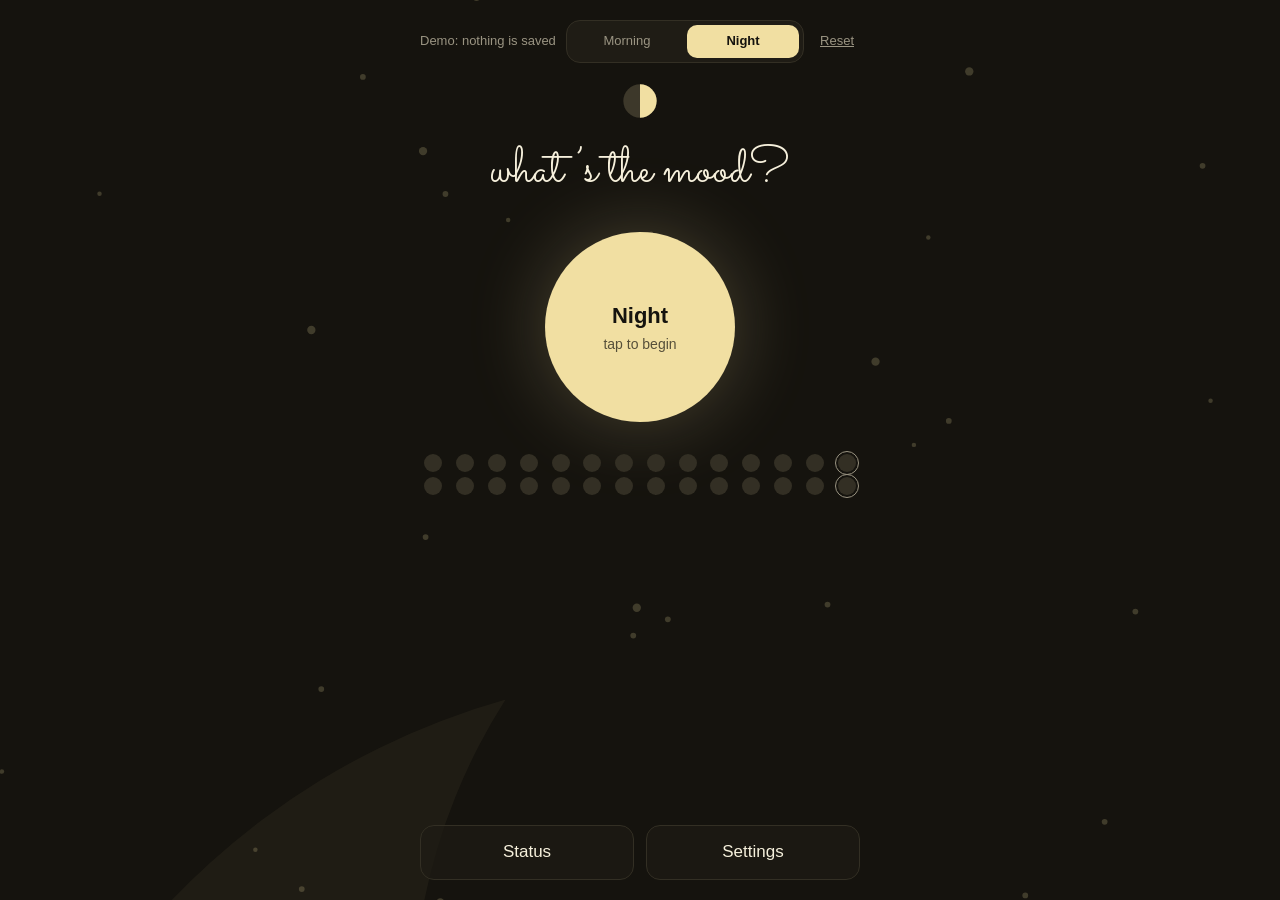
==== next/index.html @ 50f9f88a "Preview copy of the redesign under /next/ (demo only) Co-Authored-By: Claude Fable 5.2 <noreply@anth" ====
<!doctype html>
<html lang="en">
<head>
<meta charset="utf-8">
<meta name="viewport" content="width=device-width, initial-scale=1, viewport-fit=cover, user-scalable=no">
<meta name="theme-color" content="#15130e">
<meta name="apple-mobile-web-app-capable" content="yes">
<meta name="mobile-web-app-capable" content="yes">
<meta name="apple-mobile-web-app-status-bar-style" content="black-translucent">
<meta name="apple-mobile-web-app-title" content="Mood">
<title>Mood</title>
<link rel="manifest" href="manifest.webmanifest">
<link rel="icon" href="icon.svg" type="image/svg+xml">
<link rel="apple-touch-icon" href="icon-180.png">
<link rel="stylesheet" href="styles.css">
</head>
<body>
<div id="sky" aria-hidden="true"></div>
<main id="app"><p class="muted center">Loading…</p></main>
<script type="module" src="js/app.js"></script>
</body>
</html>
---- next/styles.css ----
@font-face { font-family: "Sacramento"; src: url("fonts/sacramento.woff2") format("woff2"); font-display: swap; }
:root {
  --bg: #15130e; --card: #1f1c15; --line: #332f24; --text: #f6f0dc; --muted: #9a9482;
  --accent: #f1dfa2; --accent-ink: #15130e; --moon-dim: #3d382a; --danger: #ef8a80; --ok: #b9d6a0;
}
* { box-sizing: border-box; -webkit-tap-highlight-color: transparent; }
html, body { height: 100%; margin: 0; }
body {
  background: var(--bg); color: var(--text);
  font: 17px/1.45 -apple-system, BlinkMacSystemFont, "Segoe UI", Roboto, sans-serif;
  overscroll-behavior: none;
}
#app {
  min-height: 100dvh; max-width: 480px; margin: 0 auto; display: flex; flex-direction: column;
  padding: calc(env(safe-area-inset-top) + 20px) 20px calc(env(safe-area-inset-bottom) + 20px);
  animation: fade .25s ease;
}
@keyframes fade { from { opacity: 0; transform: translateY(6px); } to { opacity: 1; transform: none; } }
h1 { font-size: 30px; line-height: 1.2; margin: 0 0 6px; font-weight: 650; letter-spacing: -.01em; }
h2 { font-size: 13px; text-transform: uppercase; letter-spacing: .08em; color: var(--muted); margin: 28px 0 10px; font-weight: 600; }
p { margin: 0 0 12px; }
.muted { color: var(--muted); }
.small { font-size: 14px; }
.center { text-align: center; }
.grow { flex: 1; }
.error { color: var(--danger); min-height: 1.4em; font-size: 15px; }

button { font: inherit; color: inherit; border: 0; background: none; cursor: pointer; }
.btn {
  display: block; width: 100%; padding: 17px; border-radius: 16px; font-weight: 600; font-size: 18px;
  background: var(--accent); color: var(--accent-ink); transition: opacity .15s, transform .1s;
}
.btn:active { transform: scale(.98); }
.btn[disabled] { opacity: .3; }
.btn.ghost { background: var(--card); color: var(--text); border: 1px solid var(--line); }
.link { color: var(--muted); text-decoration: underline; padding: 10px; font-size: 15px; }
input[type=email], input[type=password] {
  width: 100%; padding: 16px; margin-bottom: 12px; border-radius: 14px; border: 1px solid var(--line);
  background: var(--card); color: var(--text); font: inherit;
}
input:focus { outline: 2px solid var(--accent); outline-offset: 1px; }

/* Home */
.card {
  display: flex; align-items: center; gap: 14px; width: 100%; text-align: left; padding: 18px;
  border-radius: 18px; background: var(--card); border: 1px solid var(--line); margin-bottom: 12px;
}
.card .icon { width: 34px; height: 34px; flex: none; color: var(--accent); }
.card .icon svg, .face svg, .big svg { display: block; width: 100%; height: 100%; }
.card .title { font-weight: 600; font-size: 19px; }
.card .sub { color: var(--muted); font-size: 15px; }
.card.open { border-color: var(--accent); }
.card.open .sub { color: var(--accent); }
.card.done .sub { color: var(--ok); }
.card[disabled] { opacity: .55; }
.dots { display: flex; gap: 5px; justify-content: space-between; }
.dots .day { display: flex; flex-direction: column; gap: 5px; align-items: center; flex: 1; }
.dots i { width: 100%; max-width: 18px; aspect-ratio: 1; border-radius: 50%; background: var(--line); }
.dots i.on { background: var(--accent); }
.dots .day.today i { outline: 1px solid var(--muted); outline-offset: 2px; }
.seg { display: flex; background: var(--card); border: 1px solid var(--line); border-radius: 14px; padding: 4px; gap: 4px; }
.seg button { flex: 1; padding: 11px 4px; border-radius: 10px; font-size: 15px; color: var(--muted); }
.seg button.on { background: var(--accent); color: var(--accent-ink); font-weight: 600; }
.row { display: flex; align-items: center; justify-content: space-between; gap: 12px; margin-top: 14px; }
input[type=time] { font: inherit; color: var(--text); background: var(--card); border: 1px solid var(--line); border-radius: 12px; padding: 9px 12px; color-scheme: dark; }
.footer { margin-top: 28px; display: flex; flex-direction: column; align-items: center; gap: 2px; }

/* Question flow */
.top { display: flex; align-items: center; gap: 12px; margin-bottom: 8px; }
.top .back { width: 44px; height: 44px; border-radius: 50%; background: var(--card); font-size: 20px; flex: none; }
.progress { flex: 1; height: 6px; border-radius: 3px; background: var(--line); overflow: hidden; }
.progress i { display: block; height: 100%; background: var(--accent); border-radius: 3px; transition: width .25s; }
.question { flex: 1; display: flex; flex-direction: column; justify-content: center; padding: 12px 0 24px; }
.question h1 { margin-bottom: 44px; }

.slider-wrap { padding: 0 4px; }
.slider {
  -webkit-appearance: none; appearance: none; width: 100%; height: 56px; background: transparent; margin: 0; --v: 50%;
  touch-action: pan-y;
}
.slider::-webkit-slider-runnable-track {
  height: 18px; border-radius: 9px;
  background: linear-gradient(to right, var(--accent) var(--v), var(--line) var(--v));
}
.slider::-moz-range-track { height: 18px; border-radius: 9px; background: var(--line); }
.slider::-moz-range-progress { height: 18px; border-radius: 9px; background: var(--accent); }
.slider::-webkit-slider-thumb {
  -webkit-appearance: none; width: 44px; height: 44px; margin-top: -13px; border-radius: 50%;
  background: var(--text); border: 0; box-shadow: 0 2px 10px rgba(0,0,0,.5);
}
.slider::-moz-range-thumb { width: 44px; height: 44px; border-radius: 50%; background: var(--text); border: 0; }
.slider.untouched::-webkit-slider-runnable-track { background: var(--line); }
.slider.untouched::-webkit-slider-thumb { background: var(--muted); }
.slider.untouched::-moz-range-progress { background: var(--line); }
.slider.untouched::-moz-range-thumb { background: var(--muted); }
.ends { display: flex; justify-content: space-between; color: var(--muted); font-size: 15px; margin-top: 10px; }

.faces { display: grid; grid-template-columns: 1fr 1fr; gap: 10px; }
.faces button, .choices button {
  background: var(--card); border: 1px solid var(--line); border-radius: 16px; padding: 12px;
  display: flex; align-items: center; gap: 10px; font-size: 17px;
}
.faces button .face { width: 42px; height: 42px; flex: none; }
.faces button.on .face { color: var(--accent); }
.facepair { display: inline-flex; align-items: center; gap: 8px; }
.facepair .face { width: 24px; height: 24px; }
.choices { display: flex; flex-direction: column; gap: 12px; }
.choices button { padding: 20px; justify-content: center; font-size: 19px; font-weight: 600; }
.faces button.on, .choices button.on { border-color: var(--accent); background: color-mix(in srgb, var(--accent) 14%, var(--card)); }

/* Review */
.review { list-style: none; margin: 16px 0 20px; padding: 0; }
.review li { border-bottom: 1px solid var(--line); }
.review button { width: 100%; display: flex; align-items: center; justify-content: space-between; gap: 14px; padding: 13px 2px; text-align: left; font-size: 16px; }
.review .q { color: var(--muted); flex: 1; }
.review .a { font-weight: 600; text-align: right; }
.bar { display: inline-block; width: 96px; height: 10px; border-radius: 5px; background: var(--line); overflow: hidden; vertical-align: middle; }
.bar i { display: block; height: 100%; background: var(--accent); }
.big { display: block; width: 72px; height: 72px; margin: 0 auto 16px; color: var(--accent); }

/* Star field behind every screen */
#sky { position: fixed; inset: 0; z-index: 0; pointer-events: none; }
#sky svg { width: 100%; height: 100%; display: block; }
#app { position: relative; z-index: 1; }
h3 { font-size: 13px; text-transform: uppercase; letter-spacing: .08em; color: var(--muted); margin: 26px 0 10px; font-weight: 600; }

/* Home */
.home { flex: 1; display: flex; flex-direction: column; align-items: center; text-align: center; gap: 22px; padding-top: 14px; }
.logo { width: 40px; height: 40px; }
.logo svg { display: block; width: 100%; height: 100%; }
.script { font-family: "Sacramento", "Snell Roundhand", cursive; font-size: 52px; line-height: 1.1; color: var(--text); }
.moon {
  width: 190px; height: 190px; border-radius: 50%; display: flex; flex-direction: column; align-items: center; justify-content: center;
  background: var(--accent); color: var(--accent-ink); font-weight: 600; font-size: 22px; margin: 10px 0;
  box-shadow: 0 0 80px color-mix(in srgb, var(--accent) 24%, transparent); transition: transform .12s;
}
.moon small { font-weight: 500; font-size: 14px; opacity: .7; margin-top: 2px; }
button.moon:active { transform: scale(.97); }
.moon.off { background: transparent; color: var(--text); border: 1px solid var(--line); box-shadow: none; }
.moon.off small { color: var(--muted); opacity: 1; }
.home .dots { align-self: stretch; }
.links { display: flex; gap: 12px; align-self: stretch; }
.links button { flex: 1; padding: 14px; border-radius: 14px; border: 1px solid var(--line); color: var(--text); font-weight: 500; background: color-mix(in srgb, var(--card) 70%, transparent); }
.demo { display: flex; align-items: center; gap: 10px; font-size: 13px; color: var(--muted); margin-bottom: 4px; }
.demo .seg { flex: 1; } .demo .seg button { padding: 7px 4px; font-size: 13px; } .demo .link { padding: 6px; font-size: 13px; }

/* Panels over the home screen */
.sheet-wrap { position: fixed; inset: 0; z-index: 5; background: rgba(0, 0, 0, .6); display: flex; align-items: flex-end; justify-content: center; }
.sheet {
  width: 100%; max-width: 480px; max-height: 88dvh; overflow-y: auto; display: flex; flex-direction: column;
  background: var(--card); border-radius: 26px 26px 0 0; border: 1px solid var(--line); border-bottom: 0;
  padding: 18px 20px calc(env(safe-area-inset-bottom) + 26px); animation: rise .22s ease;
}
@keyframes rise { from { transform: translateY(30px); opacity: 0; } to { transform: none; opacity: 1; } }
.sheet-head { display: flex; align-items: center; justify-content: space-between; }
.sheet-head h2 { margin: 0; font-size: 22px; text-transform: none; letter-spacing: 0; color: var(--text); }
.sheet-head .back { width: 40px; height: 40px; border-radius: 50%; background: var(--bg); font-size: 16px; }
.sheet .seg { background: var(--bg); }
.sheet input[type=time] { background: var(--bg); }

/* Questions answered by picking a drawing */
.icons { display: grid; grid-template-columns: repeat(3, 1fr); gap: 10px; }
.icons button { background: var(--card); border: 1px solid var(--line); border-radius: 16px; padding: 18px 6px 14px; display: flex; flex-direction: column; align-items: center; gap: 12px; font-size: 14px; line-height: 1.25; }
.icons button .face { width: 58px; height: 58px; }
.icons button.on { border-color: var(--accent); background: color-mix(in srgb, var(--accent) 14%, var(--card)); }
.icons button.on .face { color: var(--accent); }
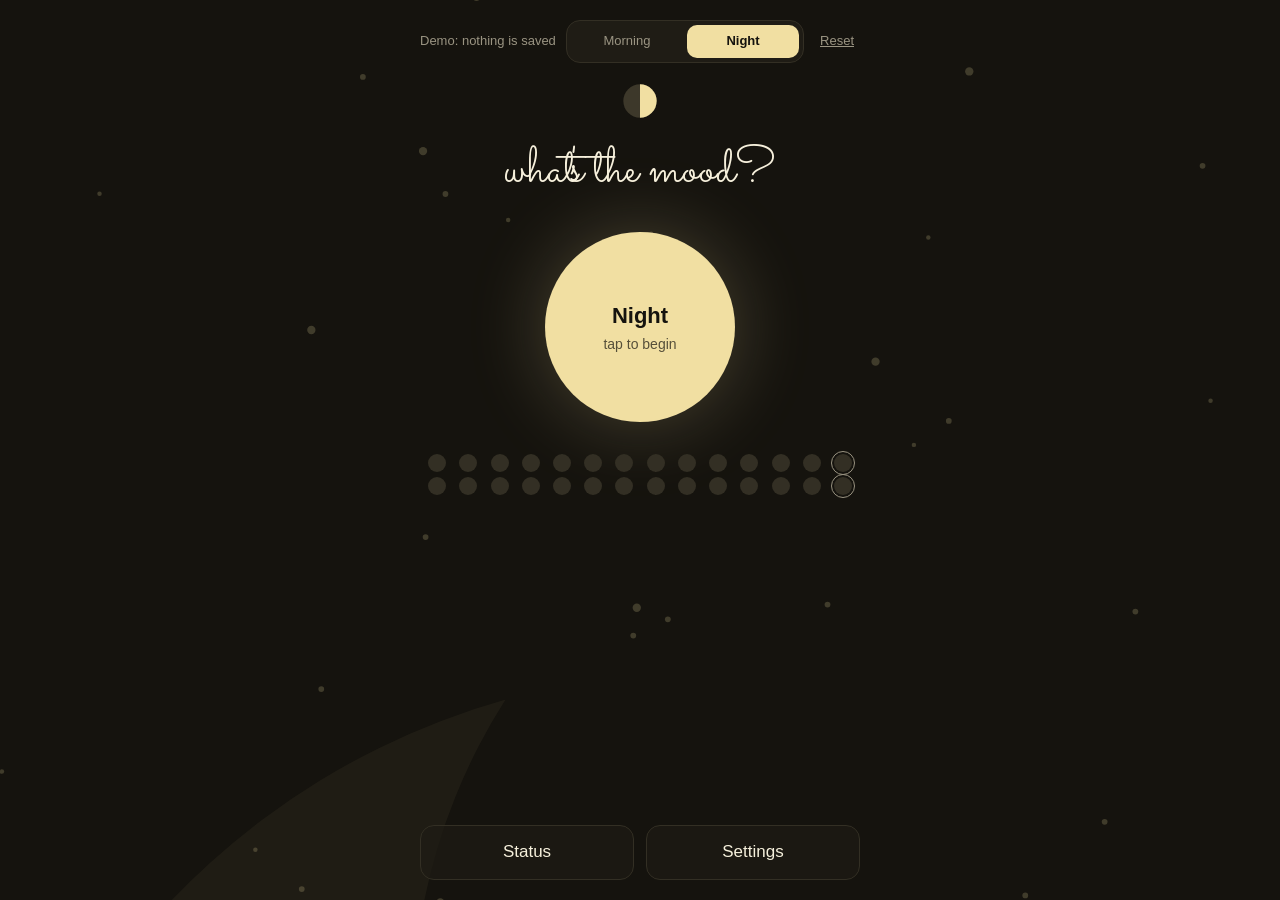
==== commit 32194715: "Update the /next/ preview copy Co-Authored-By: Claude Fable 5.2 <noreply@anthropic.com>" ====
--- a/next/index.html
+++ b/next/index.html
@@ -15,6 +15,7 @@
 <link rel="stylesheet" href="styles.css">
 </head>
 <body>
+<svg width="0" height="0" style="position:absolute" aria-hidden="true"><filter id="sketch" x="-10%" y="-10%" width="120%" height="120%"><feTurbulence type="fractalNoise" baseFrequency="0.04" numOctaves="2" seed="3" result="n"/><feDisplacementMap in="SourceGraphic" in2="n" scale="2.4"/></filter></svg>
 <div id="sky" aria-hidden="true"></div>
 <main id="app"><p class="muted center">Loading…</p></main>
 <script type="module" src="js/app.js"></script>
--- a/next/styles.css
+++ b/next/styles.css
@@ -100,10 +100,13 @@
   background: var(--card); border: 1px solid var(--line); border-radius: 16px; padding: 12px;
   display: flex; align-items: center; gap: 10px; font-size: 17px;
 }
-.faces button .face { width: 42px; height: 42px; flex: none; }
+.faces button { justify-content: center; padding: 14px; }
+.faces button .face { width: 58px; height: 58px; flex: none; }
+.face svg, .big svg { filter: url(#sketch); } /* hand-drawn wobble, defined in index.html */
 .faces button.on .face { color: var(--accent); }
 .facepair { display: inline-flex; align-items: center; gap: 8px; }
-.facepair .face { width: 24px; height: 24px; }
+.facepair .face { width: 30px; height: 30px; }
+.facepair .face svg { filter: none; }
 .choices { display: flex; flex-direction: column; gap: 12px; }
 .choices button { padding: 20px; justify-content: center; font-size: 19px; font-weight: 600; }
 .faces button.on, .choices button.on { border-color: var(--accent); background: color-mix(in srgb, var(--accent) 14%, var(--card)); }
@@ -129,6 +132,7 @@
 .logo { width: 40px; height: 40px; }
 .logo svg { display: block; width: 100%; height: 100%; }
 .script { font-family: "Sacramento", "Snell Roundhand", cursive; font-size: 52px; line-height: 1.1; color: var(--text); }
+.script .ap { margin: 0 -0.14em 0 -0.12em; }
 .moon {
   width: 190px; height: 190px; border-radius: 50%; display: flex; flex-direction: column; align-items: center; justify-content: center;
   background: var(--accent); color: var(--accent-ink); font-weight: 600; font-size: 22px; margin: 10px 0;
@@ -138,7 +142,7 @@
 button.moon:active { transform: scale(.97); }
 .moon.off { background: transparent; color: var(--text); border: 1px solid var(--line); box-shadow: none; }
 .moon.off small { color: var(--muted); opacity: 1; }
-.home .dots { align-self: stretch; }
+.home .dots { align-self: stretch; padding: 0 4px; }
 .links { display: flex; gap: 12px; align-self: stretch; }
 .links button { flex: 1; padding: 14px; border-radius: 14px; border: 1px solid var(--line); color: var(--text); font-weight: 500; background: color-mix(in srgb, var(--card) 70%, transparent); }
 .demo { display: flex; align-items: center; gap: 10px; font-size: 13px; color: var(--muted); margin-bottom: 4px; }
@@ -160,7 +164,7 @@
 
 /* Questions answered by picking a drawing */
 .icons { display: grid; grid-template-columns: repeat(3, 1fr); gap: 10px; }
-.icons button { background: var(--card); border: 1px solid var(--line); border-radius: 16px; padding: 18px 6px 14px; display: flex; flex-direction: column; align-items: center; gap: 12px; font-size: 14px; line-height: 1.25; }
-.icons button .face { width: 58px; height: 58px; }
+.icons button { background: var(--card); border: 1px solid var(--line); border-radius: 16px; padding: 20px 6px; display: flex; align-items: center; justify-content: center; }
+.icons button .face { width: 66px; height: 66px; }
 .icons button.on { border-color: var(--accent); background: color-mix(in srgb, var(--accent) 14%, var(--card)); }
 .icons button.on .face { color: var(--accent); }
